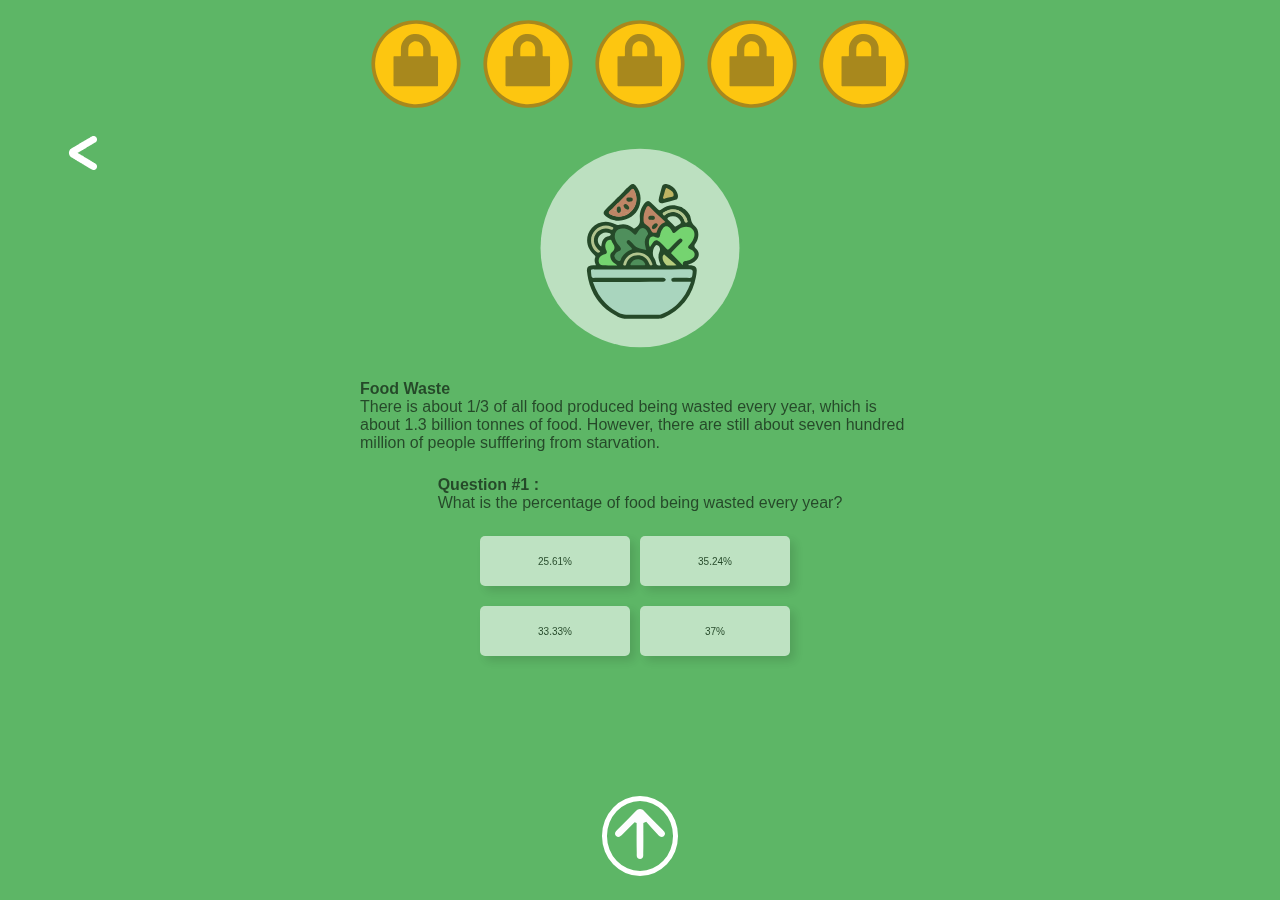
==== index.html @ 53d000ff "fade in and out done" ====
<!DOCTYPE html>
<html>

<head>
	<title>Food Quiz</title>
	<script src="comps/badges.js"></script>
	<script src="comps/headline.js"></script>
	<script src="comps/vectors.js"></script>
	<script src="comps/button.js"></script>
	<script src="comps/exit.js"></script>
	<script src="comps/text.js"></script>
	<script src="comps/quiz.js"></script>
	<script src="comps/questions.js"></script>
	<script src="comps/script.js"></script>
	<script src="comps/score.js"></script>
	<script type="text/javascript">
        window.onload = fadeIn;
  
        function fadeIn() {
            var fade = document.getElementById("1");
            var opacity = 0;
            var intervalID = setInterval(function() {
  
                if (opacity < 1) {
                    opacity = opacity + 0.1
                    fade.style.opacity = opacity;
                } else {
                    clearInterval(intervalID);
                }
            }, 100);
        }
    </script>
	<style>
		body {
			display: flex;
			flex-direction: column;
			align-items: center;
			background-color: #5DB666;
		}

		.badgebar {
			display: flex;
			justify-content: center;
			position: fixed;
			padding-bottom: 20px;
		}

		.row {
			display: flex;
			justify-content: center;
		}

		.back {
			display: flex;
			position: fixed;
			left: 50px;
			top: 120px;
		}

		.section {
			display: flex;
			align-items: center;
			flex-direction: column;
			gap: 1.5rem;
			padding-top: 100px;
			padding-bottom: 100px;
			margin-top: 20px;
			transition: 2s;
		}

		.quiz {
			display: flex;
			flex-direction: column;
			align-items: center;
			padding-top: 20px;
			width: 35rem;
		}
		
	</style>
</head>
<style>
	.quiz_grid{
      display: grid;
      grid-template-columns: repeat(2, 1fr);
      /* max-width: 100px; */
      margin: -20px 10px 40px 10px;
	  }
</style>

<body>

	<body id="body">
		<div class="badgebar">
			<the-badge name="food" id='badgefood' class="badges"></the-badge>
			<the-badge name="restaurant" id='badgerest' class="badges"></the-badge>
			<the-badge name="landfill" id='badgeland' class="badges"></the-badge>
			<the-badge name="trash" id='badgetrash' class="badges"></the-badge>
			<the-badge name="label" id='badgelabel' class="badges"></the-badge>
		</div>
		<the-exit icon="back" class="back icon1"></the-exit>

		<div class="quiz">
			<div class="section one" id="1" style="opacity:0">
				<the-vector class="saladicon" pic="salad"></the-vector>
				<the-text head_text="Food Waste"
					sub_text="There is about 1/3 of all food produced being wasted every year, which is about 1.3 billion tonnes of food. However, there are still about seven hundred million of people sufffering from starvation.">
				</the-text>
				<the-text head_text="Question #1 :" sub_text="What is the percentage of food being wasted every year?">
				</the-text>
				<div class="quiz_grid">
					<the-quiz quiz_title="25.61%" button_answer="food"></the-quiz>
					<the-quiz quiz_title="35.24%" button_answer="food"></the-quiz>
					<the-quiz quiz_title="33.33%" button_answer="food"></the-quiz>
					<the-quiz quiz_title="37%" button_answer="food"></the-quiz>
				</div>
			</div>
			

			<div class="section two" id="2" style="opacity:0; display:none;" >
				<the-vector class="restauranticon" pic="restaurant"></the-vector>
				<the-text head_text="Restaurant Waste"
					sub_text="Of all the food waste, approximately 61% of food are from families, 26% are from restaurants, and 11% are from retailers. ">
				</the-text>
				<the-text head_text="Question #2 :"
					sub_text="What percentage of the food waste is caused by restaurants?"></the-text>
				<div class="quiz_grid">
					<the-quiz quiz_title="61%" button_answer="restaurant"></the-quiz>
					<the-quiz quiz_title="11%" button_answer="restaurant"></the-quiz>
					<the-quiz quiz_title="22%" button_answer="restaurant"></the-quiz>
					<the-quiz quiz_title="26%" button_answer="restaurant"></the-quiz>
				</div>
			</div>

			<div class="section three" id="3" style="opacity:0; display:none;">
				<the-vector class="landfillicon" pic="landfill"></the-vector>
				<the-text head_text="Landfill Decomposing"
					sub_text="Composing is one of few ways to minimize waste. It can take from hundreds to thousands of years for a plastic bag to decompose naturally.">
				</the-text>
				<the-text head_text="Question #3 :"
					sub_text="Which of the following would take the longest to fully decompose in a landfill?">
				</the-text>
				<div class="quiz_grid">
					<the-quiz quiz_title="A banana peel" button_answer="landfill"></the-quiz>
					<the-quiz quiz_title="A piece of paper" button_answer="landfill"></the-quiz>
					<the-quiz quiz_title="A cotton t-shirt" button_answer="landfill"></the-quiz>
					<the-quiz quiz_title="A plastic bag" button_answer="landfill"></the-quiz>
				</div>
			</div>

			<div class="section four" id="4" style="opacity:0; display:none;">
				<the-vector class="trashicon" pic="trash"></the-vector>
				<the-text head_text="Waste Categories"
					sub_text="Waste can be classified into five types of waste: liquid waste, solid rubbish, organic waste, recyclable rubbish and hazardous waste.">
				</the-text>
				<the-text head_text="Question #4 :" sub_text="A cardboard pizza box is what kind of waste?"></the-text>
				<div class="quiz_grid">
					<the-quiz quiz_title="Liquid waste" button_answer="trash"></the-quiz>
					<the-quiz quiz_title="Soild rubbish" button_answer="trash"></the-quiz>
					<the-quiz quiz_title="Recyclable rubbish" button_answer="trash"></the-quiz>
					<the-quiz quiz_title="Hazardous waste" button_answer="trash"></the-quiz>
				</div>
			</div>

			<div class="section five" id="5" style="opacity:0; display:none;">
				<the-vector class="jaricon" pic="jar"></the-vector>
				<the-text head_text="Expire/Best Before Date"
					sub_text="The most common reason people throw out food is because people confuse the labels: “Best before”, “Expires on”, and “Open date”. Many people throw away the food when it has passed the “Best before” date, but they are still edible.">
				</the-text>
				<the-text head_text="Question #5 :" sub_text="The ________ shows the last day a food should be EATEN.">
				</the-text>
				<div class="quiz_grid">
					<the-quiz quiz_title="Sell-by date" button_answer="label"></the-quiz>
					<the-quiz quiz_title="Expiry-date" button_answer="label"></the-quiz>
					<the-quiz quiz_title="Best-before date" button_answer="label"></the-quiz>
					<the-quiz quiz_title="All of the above" button_answer="label"></the-quiz>
				</div>
			</div>
			

		</div>


		<the-exit icon="top" class="icon2"></the-exit>

	</body>

</html>
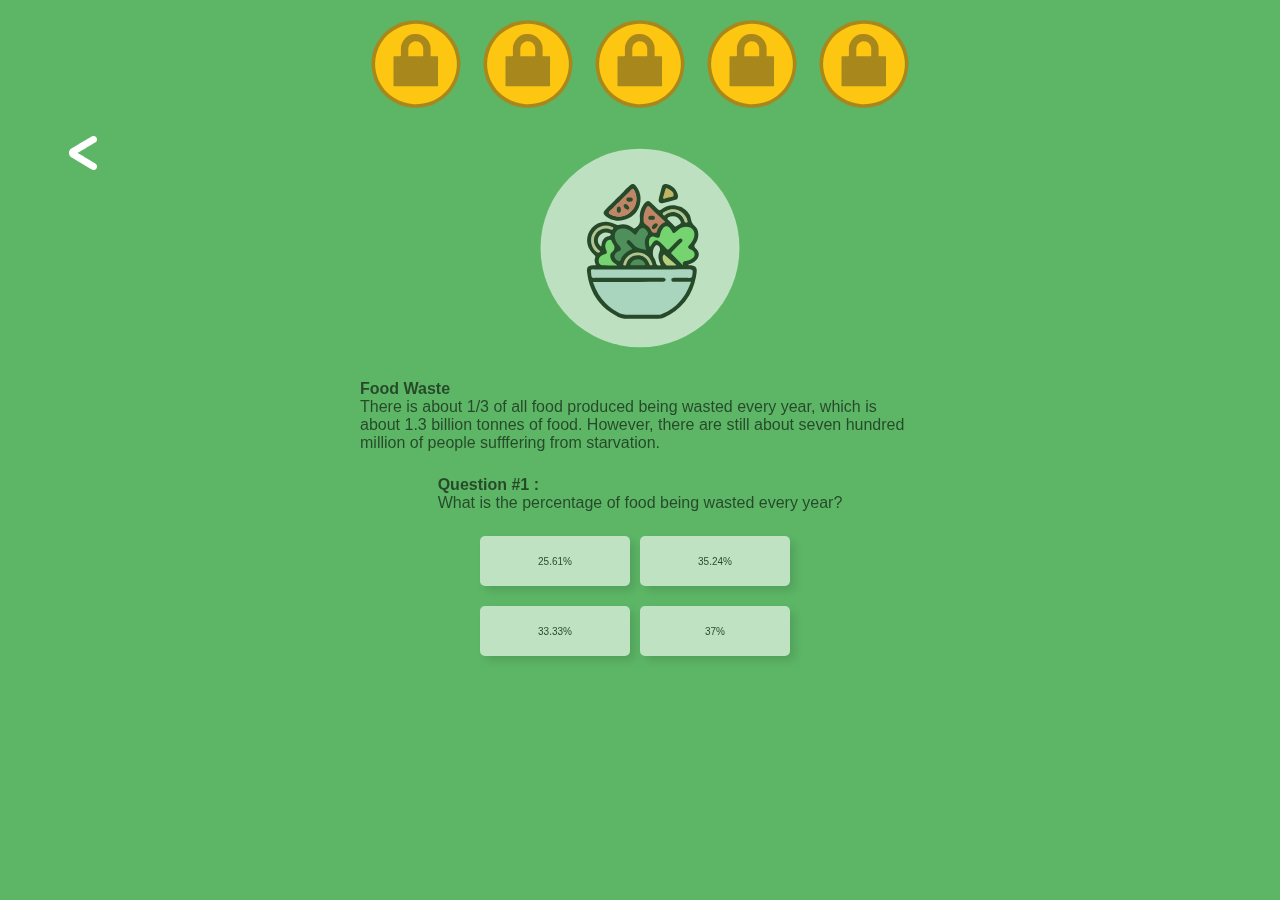
==== commit 10c680ae: "fade fix" ====
--- a/index.html
+++ b/index.html
@@ -180,7 +180,6 @@
 		</div>
 
 
-		<the-exit icon="top" class="icon2"></the-exit>
 
 	</body>
 
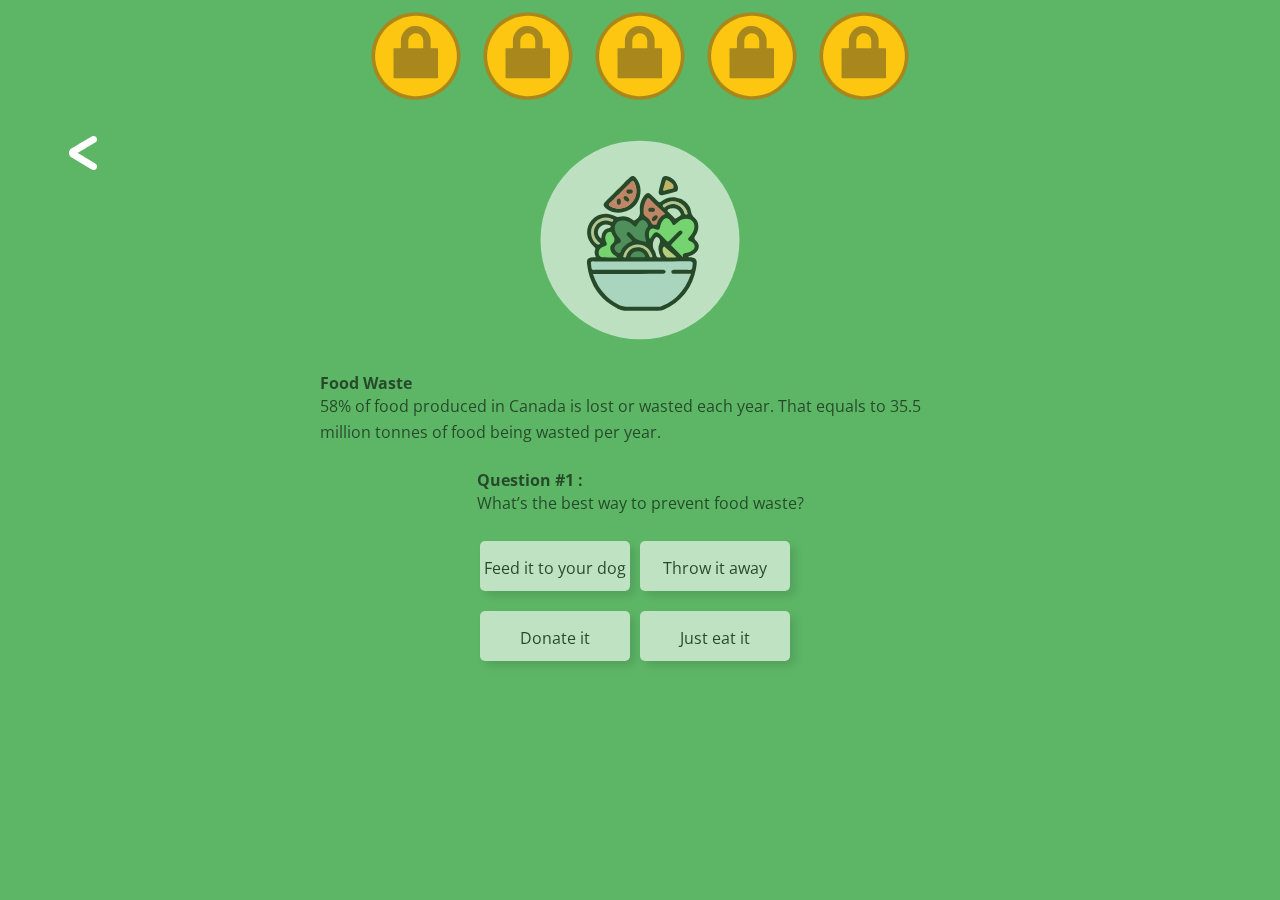
==== commit 74ea2730: "reworded quiz, adjusted sizes of layout" ====
--- a/index.html
+++ b/index.html
@@ -14,23 +14,29 @@
 	<script src="comps/script.js"></script>
 	<script src="comps/score.js"></script>
 	<script type="text/javascript">
-        window.onload = fadeIn;
-  
-        function fadeIn() {
-            var fade = document.getElementById("1");
-            var opacity = 0;
-            var intervalID = setInterval(function() {
-  
-                if (opacity < 1) {
-                    opacity = opacity + 0.1
-                    fade.style.opacity = opacity;
-                } else {
-                    clearInterval(intervalID);
-                }
-            }, 100);
-        }
-    </script>
+		window.onload = fadeIn;
+
+		function fadeIn() {
+			var fade = document.getElementById("1");
+			var opacity = 0;
+			var intervalID = setInterval(function () {
+
+				if (opacity < 1) {
+					opacity = opacity + 0.1
+					fade.style.opacity = opacity;
+				} else {
+					clearInterval(intervalID);
+				}
+			}, 100);
+		}
+	</script>
 	<style>
+
+		html, body {
+			margin: 0; 
+			height: 100%; 
+			overflow: hidden;
+		}
 		body {
 			display: flex;
 			flex-direction: column;
@@ -73,18 +79,21 @@
 			flex-direction: column;
 			align-items: center;
 			padding-top: 20px;
-			width: 35rem;
+			width: 40rem;
 		}
-		
 	</style>
+	<link rel="preconnect" href="https://fonts.googleapis.com">
+	<link rel="preconnect" href="https://fonts.gstatic.com" crossorigin>
+	<link href="https://fonts.googleapis.com/css2?family=Open+Sans:wght@400;700&family=Ubuntu:wght@300&display=swap"
+		rel="stylesheet">
 </head>
 <style>
-	.quiz_grid{
-      display: grid;
-      grid-template-columns: repeat(2, 1fr);
-      /* max-width: 100px; */
-      margin: -20px 10px 40px 10px;
-	  }
+	.quiz_grid {
+		display: grid;
+		grid-template-columns: repeat(2, 1fr);
+		/* max-width: 100px; */
+		margin: -20px 10px 40px 10px;
+	}
 </style>
 
 <body>
@@ -103,23 +112,24 @@
 			<div class="section one" id="1" style="opacity:0">
 				<the-vector class="saladicon" pic="salad"></the-vector>
 				<the-text head_text="Food Waste"
-					sub_text="There is about 1/3 of all food produced being wasted every year, which is about 1.3 billion tonnes of food. However, there are still about seven hundred million of people sufffering from starvation.">
+					sub_text="58% of food produced in Canada is lost or wasted each year. That equals to 35.5 million tonnes of food being wasted per year.">
 				</the-text>
-				<the-text head_text="Question #1 :" sub_text="What is the percentage of food being wasted every year?">
+				<the-text head_text="Question #1 :" sub_text="What’s the best way to prevent food waste?
+				">
 				</the-text>
 				<div class="quiz_grid">
-					<the-quiz quiz_title="25.61%" button_answer="food"></the-quiz>
-					<the-quiz quiz_title="35.24%" button_answer="food"></the-quiz>
-					<the-quiz quiz_title="33.33%" button_answer="food"></the-quiz>
-					<the-quiz quiz_title="37%" button_answer="food"></the-quiz>
+					<the-quiz quiz_title="Feed it to your dog" button_answer="food"></the-quiz>
+					<the-quiz quiz_title="Throw it away" button_answer="food"></the-quiz>
+					<the-quiz quiz_title="Donate it" button_answer="food"></the-quiz>
+					<the-quiz quiz_title="Just eat it" button_answer="food"></the-quiz>
 				</div>
 			</div>
-			
 
-			<div class="section two" id="2" style="opacity:0; display:none;" >
+
+			<div class="section two" id="2" style="opacity:0; display:none;">
 				<the-vector class="restauranticon" pic="restaurant"></the-vector>
 				<the-text head_text="Restaurant Waste"
-					sub_text="Of all the food waste, approximately 61% of food are from families, 26% are from restaurants, and 11% are from retailers. ">
+					sub_text="Of all the food waste, approximately 61% of it comes from families, 26% comes from restaurants, and 11% comes from retailers. ">
 				</the-text>
 				<the-text head_text="Question #2 :"
 					sub_text="What percentage of the food waste is caused by restaurants?"></the-text>
@@ -134,7 +144,7 @@
 			<div class="section three" id="3" style="opacity:0; display:none;">
 				<the-vector class="landfillicon" pic="landfill"></the-vector>
 				<the-text head_text="Landfill Decomposing"
-					sub_text="Composing is one of few ways to minimize waste. It can take from hundreds to thousands of years for a plastic bag to decompose naturally.">
+					sub_text="It can take from hundreds to thousands of years for a plastic bag to decompose naturally. Meanwhile, a banana peel can fully decompose in 2 years.">
 				</the-text>
 				<the-text head_text="Question #3 :"
 					sub_text="Which of the following would take the longest to fully decompose in a landfill?">
@@ -150,12 +160,12 @@
 			<div class="section four" id="4" style="opacity:0; display:none;">
 				<the-vector class="trashicon" pic="trash"></the-vector>
 				<the-text head_text="Waste Categories"
-					sub_text="Waste can be classified into five types of waste: liquid waste, solid rubbish, organic waste, recyclable rubbish and hazardous waste.">
+					sub_text="Waste can be classified into five different types: liquid waste, solid rubbish, organic waste, recyclable rubbish and hazardous waste.">
 				</the-text>
 				<the-text head_text="Question #4 :" sub_text="A cardboard pizza box is what kind of waste?"></the-text>
 				<div class="quiz_grid">
 					<the-quiz quiz_title="Liquid waste" button_answer="trash"></the-quiz>
-					<the-quiz quiz_title="Soild rubbish" button_answer="trash"></the-quiz>
+					<the-quiz quiz_title="Solid rubbish" button_answer="trash"></the-quiz>
 					<the-quiz quiz_title="Recyclable rubbish" button_answer="trash"></the-quiz>
 					<the-quiz quiz_title="Hazardous waste" button_answer="trash"></the-quiz>
 				</div>
@@ -164,7 +174,7 @@
 			<div class="section five" id="5" style="opacity:0; display:none;">
 				<the-vector class="jaricon" pic="jar"></the-vector>
 				<the-text head_text="Expire/Best Before Date"
-					sub_text="The most common reason people throw out food is because people confuse the labels: “Best before”, “Expires on”, and “Open date”. Many people throw away the food when it has passed the “Best before” date, but they are still edible.">
+					sub_text="The most common reason people throw out food is because they confuse the labels: “Best before”, “Expires on”, and “Open date”. Many people throw away food when it has passed the “Best before” date, but they are still edible.">
 				</the-text>
 				<the-text head_text="Question #5 :" sub_text="The ________ shows the last day a food should be EATEN.">
 				</the-text>
@@ -175,7 +185,7 @@
 					<the-quiz quiz_title="All of the above" button_answer="label"></the-quiz>
 				</div>
 			</div>
-			
+
 
 		</div>
 
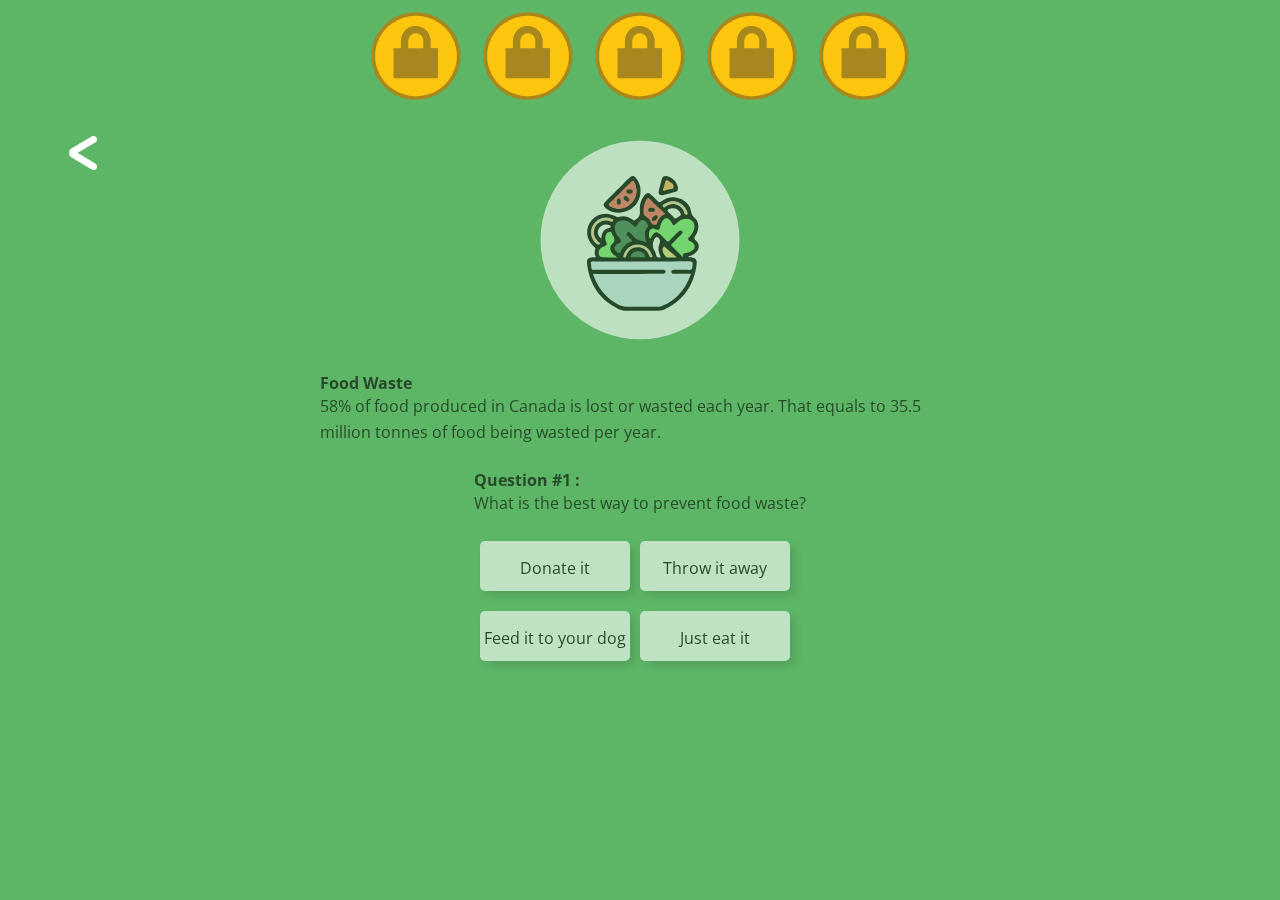
==== commit 020e9d84: "fixed apostrophe" ====
--- a/index.html
+++ b/index.html
@@ -114,13 +114,13 @@
 				<the-text head_text="Food Waste"
 					sub_text="58% of food produced in Canada is lost or wasted each year. That equals to 35.5 million tonnes of food being wasted per year.">
 				</the-text>
-				<the-text head_text="Question #1 :" sub_text="What’s the best way to prevent food waste?
+				<the-text head_text="Question #1 :" sub_text="What is the best way to prevent food waste?
 				">
 				</the-text>
 				<div class="quiz_grid">
+					<the-quiz quiz_title="Donate it" button_answer="food"></the-quiz>
+					<the-quiz quiz_title="Throw it away" button_answer="food"></the-quiz>
 					<the-quiz quiz_title="Feed it to your dog" button_answer="food"></the-quiz>
-					<the-quiz quiz_title="Throw it away" button_answer="food"></the-quiz>
-					<the-quiz quiz_title="Donate it" button_answer="food"></the-quiz>
 					<the-quiz quiz_title="Just eat it" button_answer="food"></the-quiz>
 				</div>
 			</div>
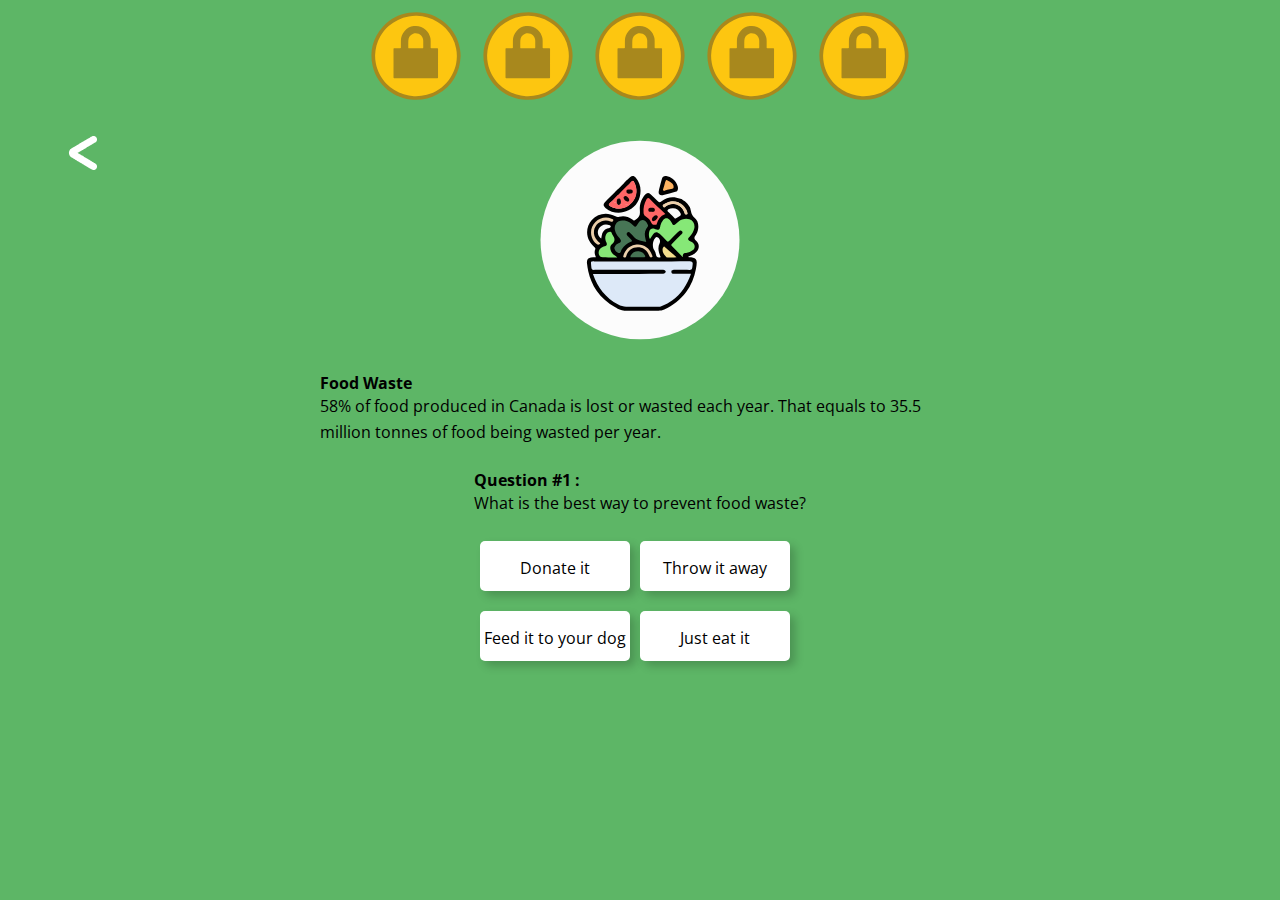
==== commit 9c956d54: "animations are quicker" ====
--- a/index.html
+++ b/index.html
@@ -27,7 +27,7 @@
 				} else {
 					clearInterval(intervalID);
 				}
-			}, 100);
+			}, 10);
 		}
 	</script>
 	<style>
@@ -71,7 +71,7 @@
 			padding-top: 100px;
 			padding-bottom: 100px;
 			margin-top: 20px;
-			transition: 2s;
+			transition: 1.5s;
 		}
 
 		.quiz {
@@ -81,20 +81,18 @@
 			padding-top: 20px;
 			width: 40rem;
 		}
+		.quiz_grid {
+		display: grid;
+		grid-template-columns: repeat(2, 1fr);
+		/* max-width: 100px; */
+		margin: -20px 10px 40px 10px;
+	}
 	</style>
 	<link rel="preconnect" href="https://fonts.googleapis.com">
 	<link rel="preconnect" href="https://fonts.gstatic.com" crossorigin>
 	<link href="https://fonts.googleapis.com/css2?family=Open+Sans:wght@400;700&family=Ubuntu:wght@300&display=swap"
 		rel="stylesheet">
 </head>
-<style>
-	.quiz_grid {
-		display: grid;
-		grid-template-columns: repeat(2, 1fr);
-		/* max-width: 100px; */
-		margin: -20px 10px 40px 10px;
-	}
-</style>
 
 <body>
 
@@ -114,8 +112,7 @@
 				<the-text head_text="Food Waste"
 					sub_text="58% of food produced in Canada is lost or wasted each year. That equals to 35.5 million tonnes of food being wasted per year.">
 				</the-text>
-				<the-text head_text="Question #1 :" sub_text="What is the best way to prevent food waste?
-				">
+				<the-text head_text="Question #1 :" sub_text="What is the best way to prevent food waste?">
 				</the-text>
 				<div class="quiz_grid">
 					<the-quiz quiz_title="Donate it" button_answer="food"></the-quiz>
@@ -186,10 +183,7 @@
 				</div>
 			</div>
 
-
 		</div>
-
-
 
 	</body>
 
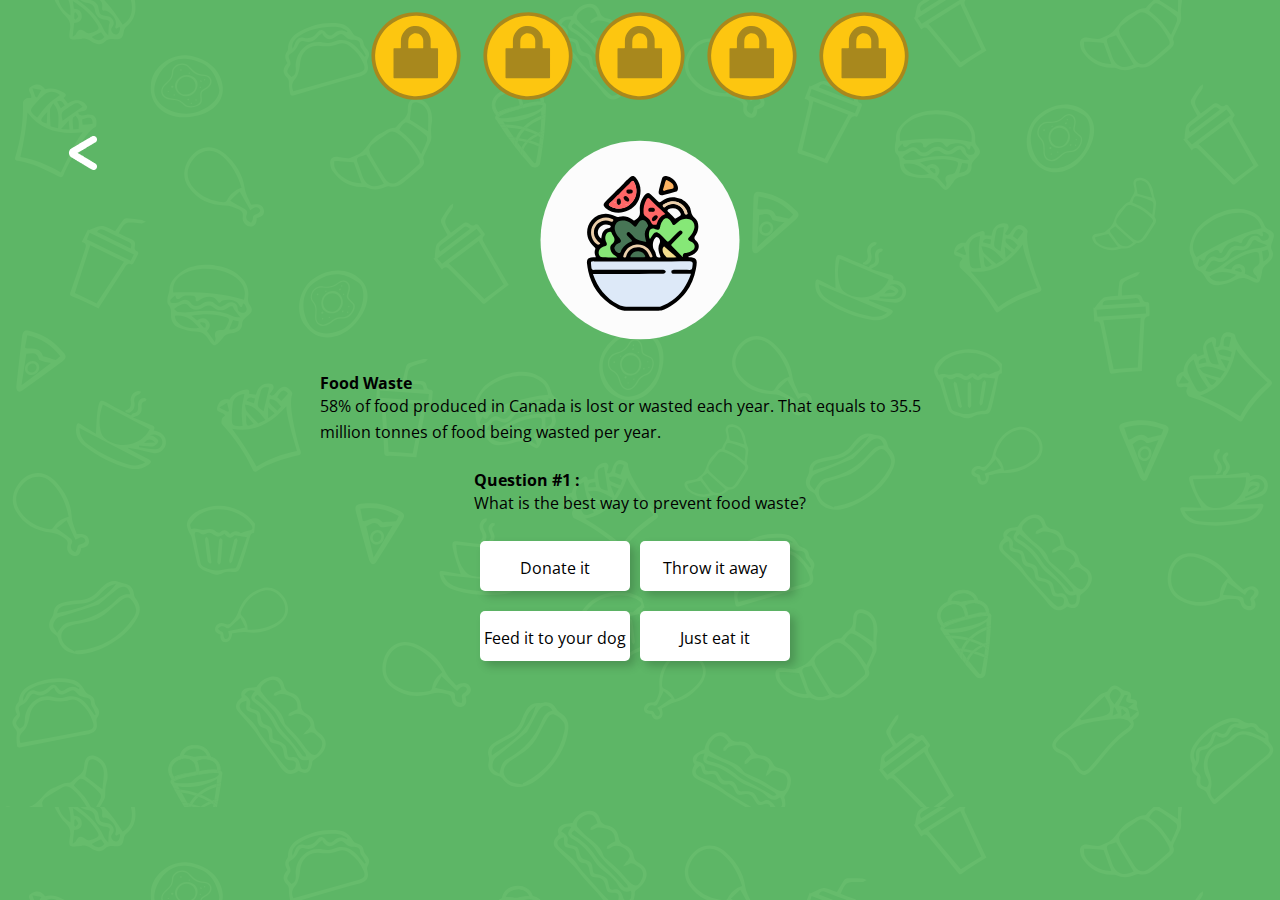
==== commit dfdc2e9f: "added food pattern bg" ====
--- a/index.html
+++ b/index.html
@@ -42,6 +42,7 @@
 			flex-direction: column;
 			align-items: center;
 			background-color: #5DB666;
+			background: url("img/bg_pattern.svg");
 		}
 
 		.badgebar {
